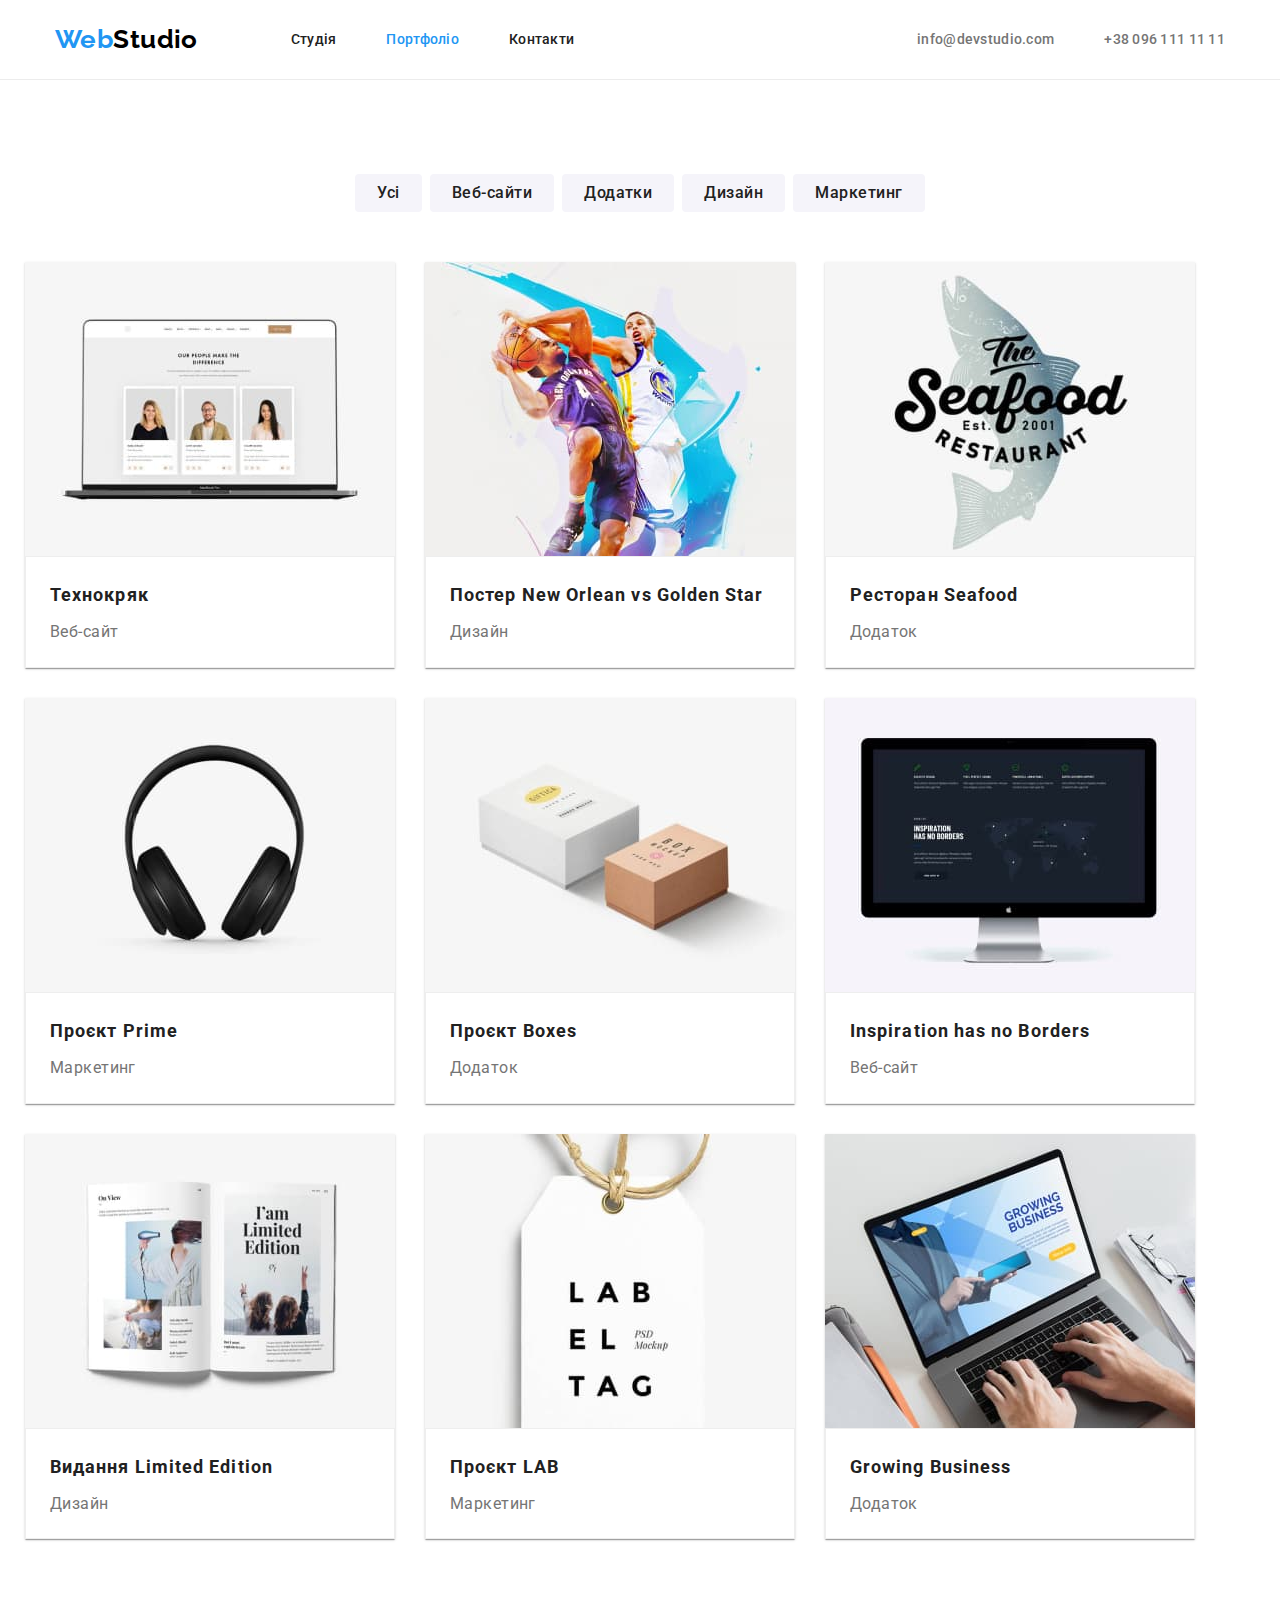
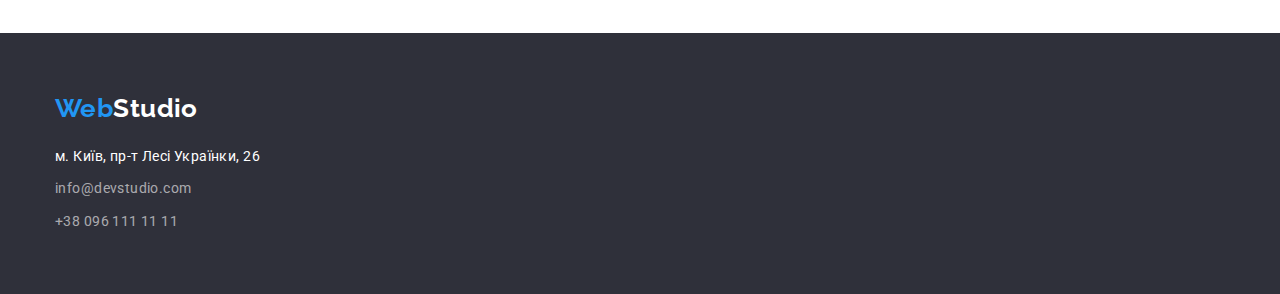
==== portfolio.html @ bb08783e "добавила дз4" ====
<!DOCTYPE html>
<html lang="en">
  <head>
    <meta charset="UTF-8" />
    <meta http-equiv="X-UA-Compatible" content="IE=edge" />
    <meta name="viewport" content="width=device-width, initial-scale=1.0" />
    <title>WebStudio</title>
    <link
      href="https://fonts.googleapis.com/css2?family=Raleway:wght@700&family=Roboto:wght@400;500;700;900&display=swap"
      rel="stylesheet"
    />
    <link
      rel="stylesheet"
      href="https://cdnjs.cloudflare.com/ajax/libs/modern-normalize/1.1.0/modern-normalize.min.css"
    />
    <link rel="stylesheet" href="./css/styles.css" />
  </head>
  <body>
    <header class="header-page">
      <div class="header-container container">
        <nav>
          <div class="nav-list">
            <a href="./index.html" class="header-logo logo"> <span class="logo-web">Web</span>Studio </a>
            <ul class="site list">
              <li class="header-item">
                <a class="link" href="./index.html">Студія</a>
              </li>
              <li class="header-item">
                <a class="link link current" href="./portfolio.html">Портфоліо</a>
              </li>
              <li class="header-item">
                <a class="link" href="./">Контакти</a></li>
            </ul>
          </div>
        </nav>
        <ul class="contacts list">
          <li class="header-item">
            <a href="mailto:info@devstudio.com" class="header-contacts link">info@devstudio.com</a>
          </li>
          <li class="header-item">
            <a href="tell:+380961111111" class="header-contacts link">+38 096 111 11 11</a>
          </li>
        </ul>
      </div>
    </header>
    <main>
      <section class="work section">
        <div class=" work-container container">
          <h1 class="visually-hidden">Наші роботи</h1>
          <ul class="filter list">
            <li class="filter-item"><button type="button" class="filter-button button">Усі</button></li>
            <li class="filter-item"><button type="button" class="filter-button button">Веб-сайти</button></li>
            <li class="filter-item"><button type="button" class="filter-button button">Додатки</button></li>
            <li class="filter-item"><button type="button" class="filter-button button">Дизайн</button></li>
            <li class="filter-item"><button type="button" class="filter-button button">Маркетинг</button></li>
          </ul>
          <ul class="work-list list">
            <li class="work-item">
              <a href="" class="work-link link">
                  <img src="./images/img1p2.jpg" alt="Веб-сайт Технокряк" width="370" height="294" />
                  <div class="card-content">
                    <h2 class="title">Технокряк</h2>
                    <p class="text">Веб-сайт</p>
                  </div>
                
              </a>
            </li>
            <li class="work-item">
              <a href="" class="link">
                  <img
                    src="./images/img2p2.jpg"
                    alt="Дизайн Постер New Orlean vs Golden Star"
                    width="370"
                    height="294"
                  />
                  <div class="card-content">
                    <h2 class="title">Постер New Orlean vs Golden Star</h2>
                    <p class="text">Дизайн</p>
                  </div>

              </a>
            </li>
            <li class="work-item">
              <a href="" class="link">
                <img
                  src="./images/img3p2.jpg"
                  alt="Додаток Ресторан Seafood"
                  width="370"
                  height="294"
                />
                <div class="card-content">
                  <h2 class="title">Ресторан Seafood</h2>
                  <p class="text">Додаток</p>
                </div>
                
              </a>
            </li>
            <li class="work-item">
              <a href="" class="link">
                <img
                  src="./images/img4p2.jpg"
                  alt="Маркетинг Проєкт Prime"
                  width="370"
                  height="294"
                />
                <div class="card-content">
                  <h2 class="title">Проєкт Prime</h2>
                  <p class="text">Маркетинг</p>
                </div>
                
              </a>
            </li>
            <li class="work-item">
              <a href="" class="link">
                <img
                  src="./images/img5p2.jpg"
                  alt="Додаток Проєкт Boxes"
                  width="370"
                  height="294"
                />
                <div class="card-content">
                  <h2 class="title">Проєкт Boxes</h2>
                  <p class="text">Додаток</p>
                </div>
                
              </a>
            </li>
            <li class="work-item">
              <a href="" class="link">
                  <img
                    src="./images/img6p2.jpg"
                    alt="Веб-сайт Inspiration has no Borders"
                    width="370"
                    height="294"
                />
                <div class="card-content">
                  <h2 class="title">Inspiration has no Borders</h2>
                  <p class="text">Веб-сайт</p>
                </div>
                
              </a>
            </li>
            <li class="work-item">
              <a href="" class="link">
                <img
                  src="./images/img7p2.jpg"
                  alt="Дизайн Видання Limited Edition"
                  width="370"
                  height="294"
                />
                <div class="card-content">        
                  <h2 class="title">Видання Limited Edition</h2>
                  <p class="text">Дизайн</p>
                </div>

              </a>
            </li>
            <li class="work-item">
              <a href="" class="link">
                <img
                  src="./images/img8p2.jpg"
                  alt="Маркетинг Проєкт LAB"
                  width="370"
                  height="294"
                />
                <div class="card-content">
                  <h2 class="title">Проєкт LAB</h2>
                  <p class="text">Маркетинг</p>
                </div>
                
              </a>
            </li>
            <li class="work-item">
              <a href="" class="link">
                <img
                  src="./images/img9p2.jpg"
                  alt="Додаток Growing Business"
                  width="370"
                  height="294"
                />
                <div class="card-content">
                  <h2 class="title">Growing Business</h2>
                  <p class="text">Додаток</p>
                </div>
              </a>
            </li>
          </ul>
        </div>
      </section>
    </main>
    <footer class="footer-page">
      <div class="container">
        <a href="./index.html" class="logo">
          <span class="logo-web">Web</span><span class="logo-footer">Studio</span>
        </a>
        <address class="footer-address">
          <ul class="contacts-footer list">
            <li  class="footer-item">
              <a class="link"
                href="https://goo.gl/maps/ZRvkavTw73zCxfT99"
                target="_blank"
                rel="noopener nofollow "
              >
                м. Київ, пр-т Лесі Українки, 26</a
              >
            </li>
            <li class="footer-item"><a href="mailto:info@devstudio.com" class="link">info@devstudio.com</a></li>
            <li class="footer-item"><a href="tel:+380961111111" class="link">+38 096 111 11 11</a></li>
          </ul>
        </address>
      </div>
    </footer>
  </body>
</html>
---- css/styles.css ----
:root {
  --primary-text-color: #212121;
  --title-text-color: #757575;
  --accent-color: #2196f3;
  --primary-white-color: #ffffff;
  --bgr-blue: #2f303a;
  --bgr-button: #f5f4fa;
  --card-shadow: 0px 2px 1px -1px rgba(0, 0, 0, 0.2), 0px 1px 1px 0px rgba(0, 0, 0, 0.14),
    0px 1px 3px 0px rgba(0, 0, 0, 0.12);
}
body {
  color: var(--primary-text-color);
  background-color: var(--primary-white-color);
  font-family: Roboto, sans-serif;
  letter-spacing: 0.03em;
  font-size: 14px;
}
h1,
h2,
h3,
h4,
h5,
h6,
p,
ul {
  margin: 0;
  padding: 0;
}
img {
  display: block;
  max-width: 100%;
  height: auto;
}
address {
  font-style: normal;
}
button {
  display: block;
  cursor: pointer;
  border-radius: 4px;
  border: none;
}
.section {
  padding-top: 94px;
  padding-bottom: 94px;
}
.container {
  width: 1200px;
  margin: 0 auto;
  padding: 0 15px;

  /* outline: 2px solid tomato; */
}
.list {
  list-style: none;
  padding-left: 0;
  margin: 0;
}
.link {
  text-decoration: none;
  color: inherit;
}

/* 
================================================
Page-header 
=================================================
*/
.header-page {
  border-bottom: 1px solid #ececec;
}
.header-container {
  display: flex;
  align-items: center;
}
.logo {
  font-family: Raleway;
  font-weight: 700;
  font-size: 26px;
  line-height: 1.2;
  color: #000000;
  text-decoration: none;
}
.logo-web {
  color: var(--accent-color);
}
.header-logo {
  margin-right: 93px;
  padding: 24px 0;
}
.nav-list {
  display: flex;
  align-items: center;
}
.site .link {
  color: var(--primary-text-color);
  font-weight: 500;
  letter-spacing: 0.02em;
  line-height: 1.14;
  /* text-decoration: none; */
  padding: 32px 0;
}
.site .link:hover,
.site .link:focus {
  color: var(--accent-color);
}
.site .current {
  color: var(--accent-color);
}
.site {
  display: flex;
  align-items: center;
}
.contacts .link {
  color: var(--title-text-color);
  letter-spacing: 0.02em;
  font-weight: 500;
  line-height: 1.14;
  padding: 32px 0;
}
.contacts .link:hover,
.contacts .link:focus {
  color: var(--accent-color);
}
.contacts {
  display: flex;
  margin-left: auto;
  align-items: center;
}

/* .mail-link::before {
  display: inline-block;
  content: '';
  width: 16px;
  height: 12px;
  margin-right: 10px;

}
.tell-link::before {
  display: inline-block;
  content: '';
  width: 10px;
  height: 16px;
  margin-right: 10px;
} */
.header-item:not(:last-child) {
  margin-right: 50px;
}
/* 
==========================================
Hero
============================================
 */
.hero {
  background-color: var(--bgr-blue);
  padding: 200px 0;

  max-width: 1600px;
  min-height: 600px;
  margin-left: auto;
  margin-right: auto;
  background-image: linear-gradient(rgba(47, 48, 58, 0.4), rgba(47, 48, 58, 0.4)),
    url('../images/bgr-Img.jpg');
  background-repeat: no-repeat;
  background-position: center;
  background-size: cover;
}
.hero-container {
  text-align: center;
}
.hero-title {
  color: var(--primary-white-color);
  font-weight: 900;
  font-size: 44px;
  line-height: 1.36;
  letter-spacing: 0.06em;
  text-align: center;
  text-transform: uppercase;

  width: 696px;
  margin: 0 auto;
  margin-bottom: 30px;

  /* outline: 2px solid blue; */
}
.hero .button {
  color: var(--primary-white-color);
  background-color: var(--accent-color);
  font-weight: 700;
  line-height: 1.87;
  letter-spacing: 0.06em;
  margin: 0 auto;
  padding: 10px 32px;
}
.hero .button:hover,
.hero .button:focus {
  color: var(--primary-white-color);
  background-color: #188ce8;
}
/* 
=============================================
Feature
=============================================
 */
.features {
  background-color: var(--primary-white-color);
}
.feature-list {
  list-style: none;
  display: flex;
  padding-left: 0;
}
.feature-list .title {
  font-weight: 700;
  font-size: 14px;
  line-height: 1.14;
  text-transform: uppercase;

  /* outline: 2px solid blue; */

  margin-bottom: 10px;
}
.feature-list .text {
  color: var(--title-text-color);
  line-height: 1.7;

  /* outline: 2px solid blue; */
}
.feature-item {
  flex-basis: calc((100% - 3 * 30px) / 4);
  margin-right: 30px;

}
.feature-item:nth-child(4) {
  margin-right: 0;
}
.feature-icon{
  width: 270px;
  display: flex;
  height: 120px;
  /* outline: 2px solid red; */
  justify-content: center;
  align-items: center;
  background: #F5F4FA;
  border-radius: 4px;
  margin-bottom: 30px;
}
.icon-antena{
  width: 70px;
  height: 70px;
}
.icon-clock {
  width: 70px;
  height: 70px;
}
.icon-diagram {
  width: 70px;
  height: 70px;
}
.icon-astronaut {
  width: 70px;
  height: 70px;
}
/* 
=====================================
 Specification
 ===================================
 */
.specification {
  padding-bottom: 94px;
}
.specification .section-title {
  font-weight: 700;
  font-size: 36px;
  line-height: 1.16;
  text-align: center;

  /* outline: 2px solid blue; */

  margin-bottom: 50px;
}
.specification-list {
  display: flex;
  padding-left: 0;
}
.specification-item:not(:last-child) {
  margin-right: 30px;
}
/*
==================================
 Team
===================================
 */
.team {
  background-color: var(--bgr-button);
}
/* .team {
  list-style: none;
} */
.team .section-title {
  font-weight: 700;
  font-size: 36px;
  line-height: 1.16;
  text-align: center;

  margin-bottom: 50px;
}
.team .title {
  font-weight: 500;
  font-size: 16px;
  line-height: 1.18;
  text-align: center;

  /* outline: 2px solid blue; */
}
.team .text {
  color: var(--title-text-color);
  font-size: 16px;
  line-height: 1.18;
  text-align: center;
  margin-top: 10px;

  /* outline: 2px solid blue; */
}
.team-list {
  display: flex;
  padding-left: 0;
}
.team-item {
  flex-basis: calc((100% - 3 * 30px) / 4);
  box-shadow: var(--card-shadow);
  background-color: var(--primary-white-color);
  border-radius: 0px 0px 4px 4px;
}
.team-item:not(:last-child) {
  margin-right: 30px;
}
.card-text {
  padding: 30px 0;
}
.card-list{
  display: flex;
  width: 207px;
  height: 44px;
  margin: auto;
  margin-top: 16px;
}
.card-link {
  display: inline-block;
  width: 44px;
  height: 44px;
  margin-right: 10px;
  border-radius: 50%;
  background-color: tomato;
}
.card-icon{
  width: 20px;
  height: 20px; 
}
/* 
==============================================
Clients
==============================================
*/
.clients .section-title{
font-weight: 700;
font-size: 36px;
line-height: 1.16;
text-align: center;
margin-bottom: 50px;
}
.clients-list {
  display: flex;
}
.client-item{
  width: 170px;
  height: 92px;
  border: 1px solid #AFB1B8;
  border-radius: 4px;
  padding: 16px 32px;
}
.client-item:not(:last-child){
  margin-right: 30px;
}
/* 
============================================
Footer
============================================
 */
.footer-page {
  background-color: var(--bgr-blue);
  padding: 60px 0;
}
.logo-footer {
  color: var(--primary-white-color);
}
.contacts-footer {
  line-height: 1.7;
  font-style: normal;

  padding-left: 0;
}
.footer-address {
  margin-top: 20px;
}
.contacts-footer {
  color: rgba(255, 255, 255, 0.6);
}
.footer-item:first-child {
  color: var(--primary-white-color);
}
.contacts-footer .link:hover,
.contacts-footer .link:focus {
  color: var(--accent-color);
}
.footer-item:not(:last-child) {
  margin-bottom: 9px;
}
.footer-container{
  display: flex;
}
.join-title{
font-weight: 700;
font-size: 14px;
line-height: 16px;
text-transform: uppercase;
color: var(--primary-white-color);
}
.join-list{
  display: flex;
  width: 206px;
  height: 44px;
  margin: auto;

}
.join-link{
  display: inline-block;
  width: 44px;
  height: 44px;
  border-radius: 50%;
  background-color: #188ce8;
}
.join-icon{

  width: 20px;
  height: 20px;
  fill: #fff;
}

/* .card-list{
  display: flex;
  width: 207px;
  height: 44px;
  margin: auto;
  margin-top: 16px;
}
.card-link {
  display: inline-block;
  width: 44px;
  height: 44px;
  margin-right: 10px;
  border-radius: 50%;
}
.card-icon{
  display: inline-block;
  width: 20px;
  height: 20px;
  padding: 12px;
} */
/*
=============================================
portfolio
==============================================
 */
/*
 ===========================================
  btn
 ==================================
  */
.filter {
  /* list-style: none; */

  display: flex;
  justify-content: center;
  margin-bottom: 50px;
  padding-left: 0;
}
.filter-item:not(:last-child) {
  margin-right: 8px;
}
.filter-button {
  border: none;
  padding: 6px 22px;
}
.button {
  color: var(--primary-text-color);
  background-color: var(--bgr-button);
  font-weight: 500;
  font-size: 16px;
  line-height: 1.6;
  letter-spacing: 0.03em;
  font-family: inherit;
}
.button:hover,
.button:focus {
  color: var(--primary-white-color);
  background-color: var(--accent-color);
}
/* 
=============================================
work
==========================================
 */
.work-list .title {
  color: var(--primary-text-color);
  font-weight: 700;
  letter-spacing: 0.06em;
  font-size: 18px;
  line-height: 2;

  /* outline: 2px solid blue; */

  margin-bottom: 4px;
}
.work-list .text {
  color: var(--title-text-color);
  font-size: 16px;
  line-height: 1.87;

  /* margin-bottom: 20px; */
  /* outline: 2px solid blue; */
}
.card-content {
  padding: 20px 24px;
  background: #ffffff;
  border: 1px solid #eeeeee;
}
.work-list {
  display: flex;
  flex-wrap: wrap;
  padding-left: 0;
  margin-left: -30px;
  margin-bottom: -30px;
}
.work-list > .work-item {
  flex-basis: calc(100% / 3 - 30px);
  margin-right: 30px;
  margin-bottom: 30px;
  box-shadow: var(--card-shadow);
}

.visually-hidden {
  position: absolute;
  width: 1px;
  height: 1px;
  margin: -1px;
  border: 0;
  padding: 0;

  white-space: nowrap;
  clip-path: inset(100%);
  clip: rect(0 0 0 0);
  overflow: hidden;
}

/* reset end */
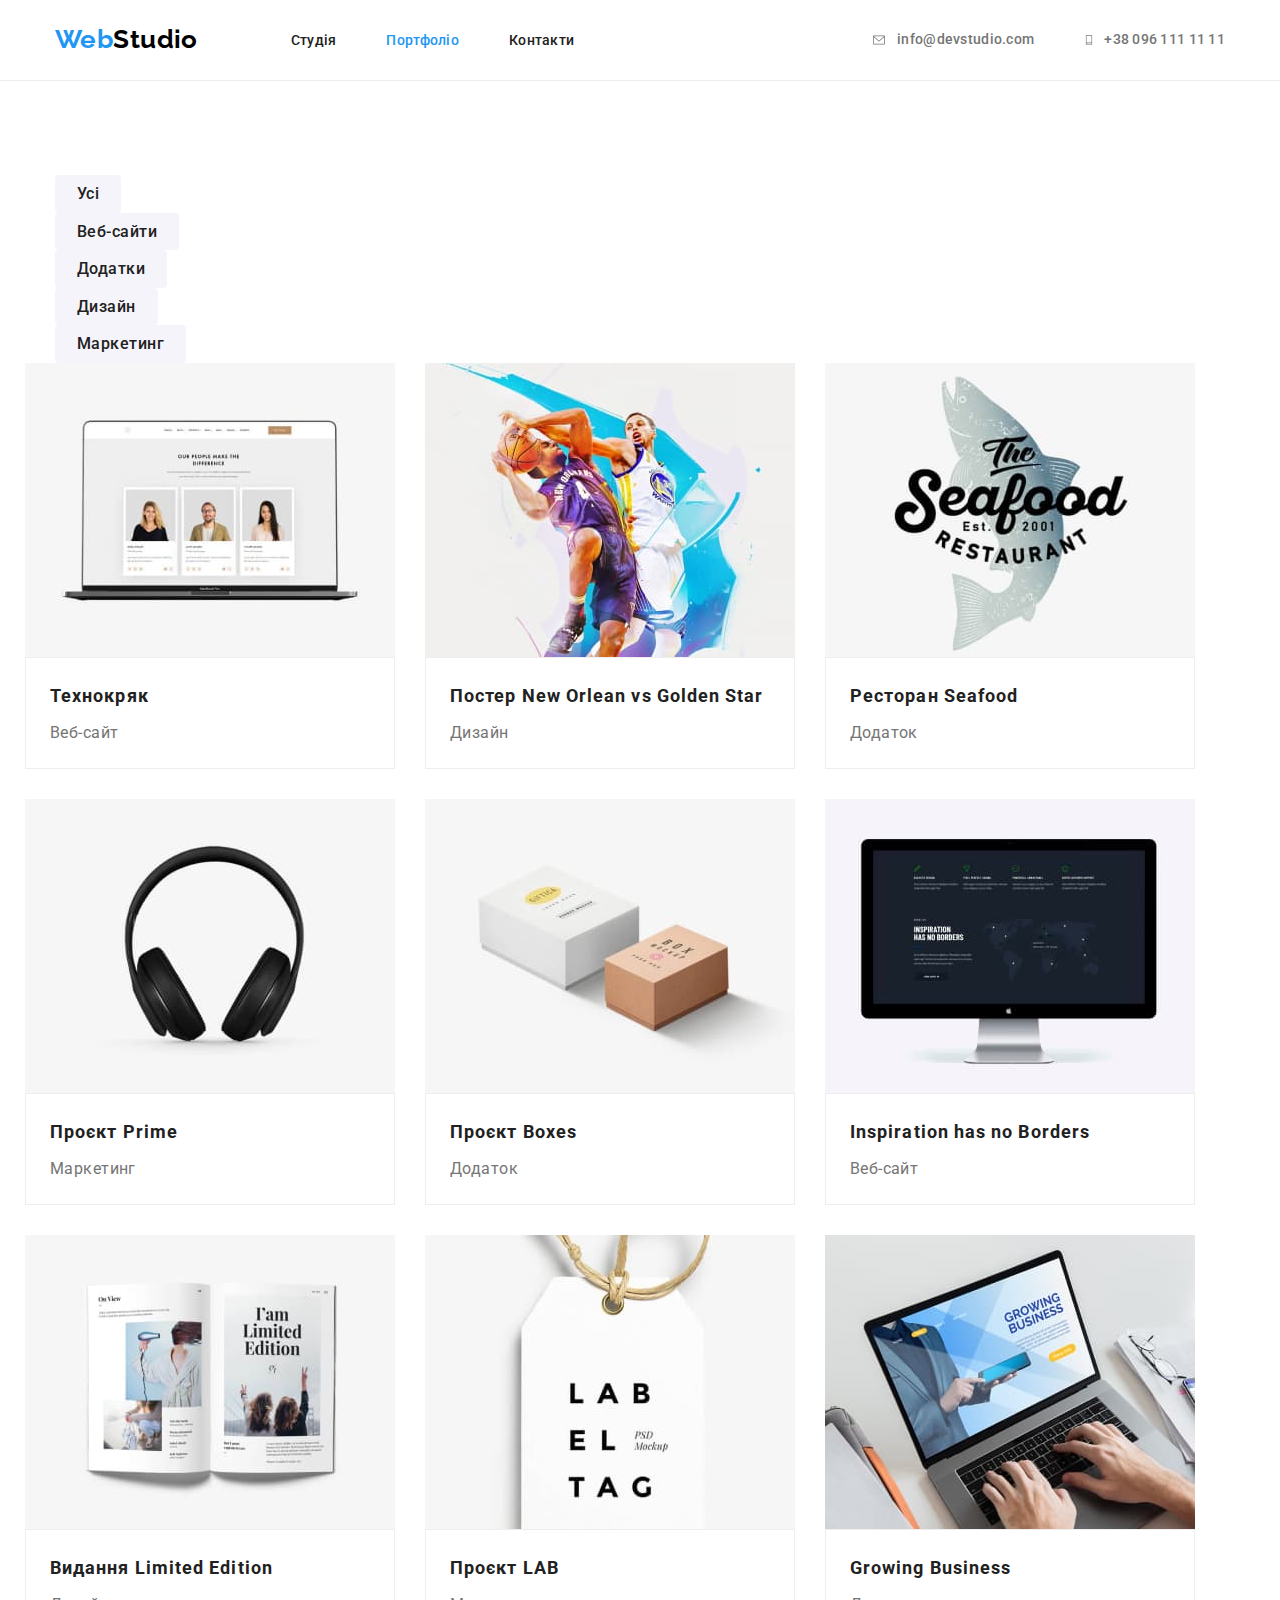
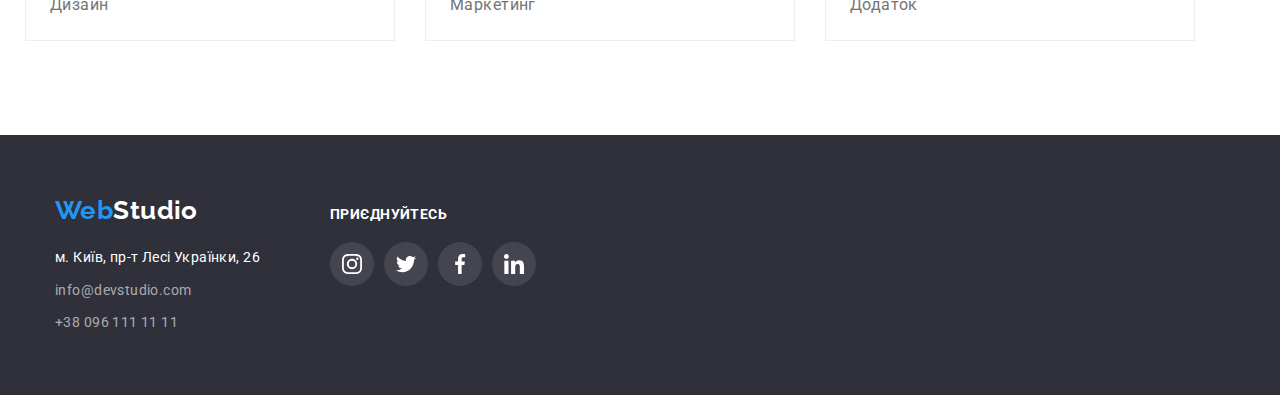
==== commit 95c34a65: "добавляє дз 4" ====
--- a/portfolio.html
+++ b/portfolio.html
@@ -1,214 +1,208 @@
 <!DOCTYPE html>
 <html lang="en">
-  <head>
-    <meta charset="UTF-8" />
-    <meta http-equiv="X-UA-Compatible" content="IE=edge" />
-    <meta name="viewport" content="width=device-width, initial-scale=1.0" />
-    <title>WebStudio</title>
-    <link
-      href="https://fonts.googleapis.com/css2?family=Raleway:wght@700&family=Roboto:wght@400;500;700;900&display=swap"
-      rel="stylesheet"
-    />
-    <link
-      rel="stylesheet"
-      href="https://cdnjs.cloudflare.com/ajax/libs/modern-normalize/1.1.0/modern-normalize.min.css"
-    />
-    <link rel="stylesheet" href="./css/styles.css" />
-  </head>
-  <body>
-    <header class="header-page">
-      <div class="header-container container">
-        <nav>
-          <div class="nav-list">
-            <a href="./index.html" class="header-logo logo"> <span class="logo-web">Web</span>Studio </a>
-            <ul class="site list">
-              <li class="header-item">
-                <a class="link" href="./index.html">Студія</a>
-              </li>
-              <li class="header-item">
-                <a class="link link current" href="./portfolio.html">Портфоліо</a>
-              </li>
-              <li class="header-item">
-                <a class="link" href="./">Контакти</a></li>
-            </ul>
-          </div>
-        </nav>
-        <ul class="contacts list">
+
+<head>
+  <meta charset="UTF-8" />
+  <meta http-equiv="X-UA-Compatible" content="IE=edge" />
+  <meta name="viewport" content="width=device-width, initial-scale=1.0" />
+  <title>WebStudio</title>
+  <link href="https://fonts.googleapis.com/css2?family=Raleway:wght@700&family=Roboto:wght@400;500;700;900&display=swap"
+    rel="stylesheet" />
+  <link rel="stylesheet"
+    href="https://cdnjs.cloudflare.com/ajax/libs/modern-normalize/1.1.0/modern-normalize.min.css" />
+  <link rel="stylesheet" href="./css/styles.css" />
+</head>
+
+<body>
+  <header class="header-page">
+    <div class="header-container container">
+      <nav class="nav-list">
+        <a href="./index.html" class="header-logo logo">
+          <span class="logo-web">Web</span>Studio
+        </a>
+        <ul class="site list">
           <li class="header-item">
-            <a href="mailto:info@devstudio.com" class="header-contacts link">info@devstudio.com</a>
+            <a class="link" href="./index.html">Студія</a>
           </li>
           <li class="header-item">
-            <a href="tell:+380961111111" class="header-contacts link">+38 096 111 11 11</a>
+            <a class="link link current" href="./portfolio.html">Портфоліо</a>
+          </li>
+          <li class="header-item">
+            <a class="link" href="./">Контакти</a>
+          </li>
+        </ul>
+      </nav>
+      <ul class="contacts list">
+        <li class="header-item">
+          <a class="contact-link link" href="mailto:info@devstudio.com">
+            <svg class="icons-contact" width="16" height="12">
+              <use href="./images/icons.svg#envelope"></use>
+            </svg>
+            info@devstudio.com</a>
+        </li>
+        <li class="header-item">
+          <a class="contact-link link" href="tell:+380961111111">
+            <svg class="icons-contact" width="10" height="16">
+              <use href="./images/icons.svg#smartphone"></use>
+            </svg>
+            +38 096 111 11 11</a>
+        </li>
+      </ul>
+    </div>
+  </header>
+  <main>
+    <section class="work section">
+      <div class=" work-container container">
+        <h1 class="visually-hidden">Наші роботи</h1>
+        <ul class="filter list">
+          <li class="filter-item"><button type="button" class="filter-button button">Усі</button></li>
+          <li class="filter-item"><button type="button" class="filter-button button">Веб-сайти</button></li>
+          <li class="filter-item"><button type="button" class="filter-button button">Додатки</button></li>
+          <li class="filter-item"><button type="button" class="filter-button button">Дизайн</button></li>
+          <li class="filter-item"><button type="button" class="filter-button button">Маркетинг</button></li>
+        </ul>
+        <ul class="work-list list">
+          <li class="work-item">
+            <a href="" class="work-link link">
+              <img src="./images/img1p2.jpg" alt="Веб-сайт Технокряк" width="370" height="294" />
+              <div class="card-content">
+                <h2 class="title">Технокряк</h2>
+                <p class="text">Веб-сайт</p>
+              </div>
+
+            </a>
+          </li>
+          <li class="work-item">
+            <a href="" class="link">
+              <img src="./images/img2p2.jpg" alt="Дизайн Постер New Orlean vs Golden Star" width="370" height="294" />
+              <div class="card-content">
+                <h2 class="title">Постер New Orlean vs Golden Star</h2>
+                <p class="text">Дизайн</p>
+              </div>
+
+            </a>
+          </li>
+          <li class="work-item">
+            <a href="" class="link">
+              <img src="./images/img3p2.jpg" alt="Додаток Ресторан Seafood" width="370" height="294" />
+              <div class="card-content">
+                <h2 class="title">Ресторан Seafood</h2>
+                <p class="text">Додаток</p>
+              </div>
+
+            </a>
+          </li>
+          <li class="work-item">
+            <a href="" class="link">
+              <img src="./images/img4p2.jpg" alt="Маркетинг Проєкт Prime" width="370" height="294" />
+              <div class="card-content">
+                <h2 class="title">Проєкт Prime</h2>
+                <p class="text">Маркетинг</p>
+              </div>
+
+            </a>
+          </li>
+          <li class="work-item">
+            <a href="" class="link">
+              <img src="./images/img5p2.jpg" alt="Додаток Проєкт Boxes" width="370" height="294" />
+              <div class="card-content">
+                <h2 class="title">Проєкт Boxes</h2>
+                <p class="text">Додаток</p>
+              </div>
+
+            </a>
+          </li>
+          <li class="work-item">
+            <a href="" class="link">
+              <img src="./images/img6p2.jpg" alt="Веб-сайт Inspiration has no Borders" width="370" height="294" />
+              <div class="card-content">
+                <h2 class="title">Inspiration has no Borders</h2>
+                <p class="text">Веб-сайт</p>
+              </div>
+
+            </a>
+          </li>
+          <li class="work-item">
+            <a href="" class="link">
+              <img src="./images/img7p2.jpg" alt="Дизайн Видання Limited Edition" width="370" height="294" />
+              <div class="card-content">
+                <h2 class="title">Видання Limited Edition</h2>
+                <p class="text">Дизайн</p>
+              </div>
+
+            </a>
+          </li>
+          <li class="work-item">
+            <a href="" class="link">
+              <img src="./images/img8p2.jpg" alt="Маркетинг Проєкт LAB" width="370" height="294" />
+              <div class="card-content">
+                <h2 class="title">Проєкт LAB</h2>
+                <p class="text">Маркетинг</p>
+              </div>
+
+            </a>
+          </li>
+          <li class="work-item">
+            <a href="" class="link">
+              <img src="./images/img9p2.jpg" alt="Додаток Growing Business" width="370" height="294" />
+              <div class="card-content">
+                <h2 class="title">Growing Business</h2>
+                <p class="text">Додаток</p>
+              </div>
+            </a>
           </li>
         </ul>
       </div>
-    </header>
-    <main>
-      <section class="work section">
-        <div class=" work-container container">
-          <h1 class="visually-hidden">Наші роботи</h1>
-          <ul class="filter list">
-            <li class="filter-item"><button type="button" class="filter-button button">Усі</button></li>
-            <li class="filter-item"><button type="button" class="filter-button button">Веб-сайти</button></li>
-            <li class="filter-item"><button type="button" class="filter-button button">Додатки</button></li>
-            <li class="filter-item"><button type="button" class="filter-button button">Дизайн</button></li>
-            <li class="filter-item"><button type="button" class="filter-button button">Маркетинг</button></li>
-          </ul>
-          <ul class="work-list list">
-            <li class="work-item">
-              <a href="" class="work-link link">
-                  <img src="./images/img1p2.jpg" alt="Веб-сайт Технокряк" width="370" height="294" />
-                  <div class="card-content">
-                    <h2 class="title">Технокряк</h2>
-                    <p class="text">Веб-сайт</p>
-                  </div>
-                
-              </a>
-            </li>
-            <li class="work-item">
-              <a href="" class="link">
-                  <img
-                    src="./images/img2p2.jpg"
-                    alt="Дизайн Постер New Orlean vs Golden Star"
-                    width="370"
-                    height="294"
-                  />
-                  <div class="card-content">
-                    <h2 class="title">Постер New Orlean vs Golden Star</h2>
-                    <p class="text">Дизайн</p>
-                  </div>
-
-              </a>
-            </li>
-            <li class="work-item">
-              <a href="" class="link">
-                <img
-                  src="./images/img3p2.jpg"
-                  alt="Додаток Ресторан Seafood"
-                  width="370"
-                  height="294"
-                />
-                <div class="card-content">
-                  <h2 class="title">Ресторан Seafood</h2>
-                  <p class="text">Додаток</p>
-                </div>
-                
-              </a>
-            </li>
-            <li class="work-item">
-              <a href="" class="link">
-                <img
-                  src="./images/img4p2.jpg"
-                  alt="Маркетинг Проєкт Prime"
-                  width="370"
-                  height="294"
-                />
-                <div class="card-content">
-                  <h2 class="title">Проєкт Prime</h2>
-                  <p class="text">Маркетинг</p>
-                </div>
-                
-              </a>
-            </li>
-            <li class="work-item">
-              <a href="" class="link">
-                <img
-                  src="./images/img5p2.jpg"
-                  alt="Додаток Проєкт Boxes"
-                  width="370"
-                  height="294"
-                />
-                <div class="card-content">
-                  <h2 class="title">Проєкт Boxes</h2>
-                  <p class="text">Додаток</p>
-                </div>
-                
-              </a>
-            </li>
-            <li class="work-item">
-              <a href="" class="link">
-                  <img
-                    src="./images/img6p2.jpg"
-                    alt="Веб-сайт Inspiration has no Borders"
-                    width="370"
-                    height="294"
-                />
-                <div class="card-content">
-                  <h2 class="title">Inspiration has no Borders</h2>
-                  <p class="text">Веб-сайт</p>
-                </div>
-                
-              </a>
-            </li>
-            <li class="work-item">
-              <a href="" class="link">
-                <img
-                  src="./images/img7p2.jpg"
-                  alt="Дизайн Видання Limited Edition"
-                  width="370"
-                  height="294"
-                />
-                <div class="card-content">        
-                  <h2 class="title">Видання Limited Edition</h2>
-                  <p class="text">Дизайн</p>
-                </div>
-
-              </a>
-            </li>
-            <li class="work-item">
-              <a href="" class="link">
-                <img
-                  src="./images/img8p2.jpg"
-                  alt="Маркетинг Проєкт LAB"
-                  width="370"
-                  height="294"
-                />
-                <div class="card-content">
-                  <h2 class="title">Проєкт LAB</h2>
-                  <p class="text">Маркетинг</p>
-                </div>
-                
-              </a>
-            </li>
-            <li class="work-item">
-              <a href="" class="link">
-                <img
-                  src="./images/img9p2.jpg"
-                  alt="Додаток Growing Business"
-                  width="370"
-                  height="294"
-                />
-                <div class="card-content">
-                  <h2 class="title">Growing Business</h2>
-                  <p class="text">Додаток</p>
-                </div>
-              </a>
-            </li>
-          </ul>
-        </div>
-      </section>
-    </main>
-    <footer class="footer-page">
-      <div class="container">
-        <a href="./index.html" class="logo">
+    </section>
+  </main>
+  <footer class="footer-page">
+    <div class="footer-container container">
+      <div class="contacts-container">
+        <a href="./index.html" class="footer-logo logo">
           <span class="logo-web">Web</span><span class="logo-footer">Studio</span>
         </a>
         <address class="footer-address">
           <ul class="contacts-footer list">
-            <li  class="footer-item">
-              <a class="link"
-                href="https://goo.gl/maps/ZRvkavTw73zCxfT99"
-                target="_blank"
-                rel="noopener nofollow "
-              >
-                м. Київ, пр-т Лесі Українки, 26</a
-              >
+            <li class="footer-item">
+              <a class="link" href="https://goo.gl/maps/ZRvkavTw73zCxfT99" target="_blank" rel="noopener nofollow ">
+                м. Київ, пр-т Лесі Українки, 26</a>
             </li>
-            <li class="footer-item"><a href="mailto:info@devstudio.com" class="link">info@devstudio.com</a></li>
-            <li class="footer-item"><a href="tel:+380961111111" class="link">+38 096 111 11 11</a></li>
+            <li class="footer-item">
+              <a href="mailto:info@devstudio.com" class="link">info@devstudio.com</a>
+            </li>
+            <li class="footer-item">
+              <a href="tel:+380961111111" class="link">+38 096 111 11 11</a>
+            </li>
           </ul>
         </address>
       </div>
-    </footer>
-  </body>
-</html>
+      <div class="join">
+        <p class="join-title">Приєднуйтесь</p>
+        <ul class="join-list list">
+          <li><a class="join-link link" href="https://instagram.com" target="_blank" rell="nofollow noopener noreferrer"
+              aria-label="Instagram icon">
+              <svg class="join-icon" width="20" height="20">
+                <use href="./images/icons.svg#instagram"></use>
+              </svg></a></li>
+          <li><a class="join-link link" href="https://twitter.com" target="_blank" rell="nofollow noopener noreferrer"
+              aria-label="Twitter icon">
+              <svg class="join-icon" width="20" height="20">
+                <use href="./images/icons.svg#twitter"></use>
+              </svg></a></li>
+          <li><a class="join-link link" href="https://facebook.com" target="_blank" rell="nofollow noopener noreferrer"
+              aria-label="Facebook icon">
+              <svg class="join-icon" width="20" height="20">
+                <use href="./images/icons.svg#facebook"></use>
+              </svg></a></li>
+          <li><a class="join-link link" href="https://linkedin.com" target="_blank" rell="nofollow noopener noreferrer"
+              aria-label="Linkedin icon">
+              <svg class="join-icon" width="20" height="20">
+                <use href="./images/icons.svg#linkedin"></use>
+              </svg></a></li>
+        </ul>
+      </div>
+    </div>
+  </footer>
+</body>
+
+</html>--- a/css/styles.css
+++ b/css/styles.css
@@ -7,6 +7,7 @@
   --bgr-button: #f5f4fa;
   --card-shadow: 0px 2px 1px -1px rgba(0, 0, 0, 0.2), 0px 1px 1px 0px rgba(0, 0, 0, 0.14),
     0px 1px 3px 0px rgba(0, 0, 0, 0.12);
+  --primary-gray-color:#AFB1B8;
 }
 body {
   color: var(--primary-text-color);
@@ -97,7 +98,6 @@
   font-weight: 500;
   letter-spacing: 0.02em;
   line-height: 1.14;
-  /* text-decoration: none; */
   padding: 32px 0;
 }
 .site .link:hover,
@@ -127,22 +127,14 @@
   margin-left: auto;
   align-items: center;
 }
-
-/* .mail-link::before {
-  display: inline-block;
-  content: '';
-  width: 16px;
-  height: 12px;
+.contact-link{
+  display: flex;
+  align-items: center;
+}
+.icons-contact{
+ fill: currentColor;
   margin-right: 10px;
-
-}
-.tell-link::before {
-  display: inline-block;
-  content: '';
-  width: 10px;
-  height: 16px;
-  margin-right: 10px;
-} */
+}
 .header-item:not(:last-child) {
   margin-right: 50px;
 }
@@ -216,15 +208,11 @@
   line-height: 1.14;
   text-transform: uppercase;
 
-  /* outline: 2px solid blue; */
-
   margin-bottom: 10px;
 }
 .feature-list .text {
   color: var(--title-text-color);
   line-height: 1.7;
-
-  /* outline: 2px solid blue; */
 }
 .feature-item {
   flex-basis: calc((100% - 3 * 30px) / 4);
@@ -238,28 +226,11 @@
   width: 270px;
   display: flex;
   height: 120px;
-  /* outline: 2px solid red; */
   justify-content: center;
   align-items: center;
-  background: #F5F4FA;
+  background: var(--bgr-button);
   border-radius: 4px;
   margin-bottom: 30px;
-}
-.icon-antena{
-  width: 70px;
-  height: 70px;
-}
-.icon-clock {
-  width: 70px;
-  height: 70px;
-}
-.icon-diagram {
-  width: 70px;
-  height: 70px;
-}
-.icon-astronaut {
-  width: 70px;
-  height: 70px;
 }
 /* 
 =====================================
@@ -275,8 +246,6 @@
   line-height: 1.16;
   text-align: center;
 
-  /* outline: 2px solid blue; */
-
   margin-bottom: 50px;
 }
 .specification-list {
@@ -294,9 +263,6 @@
 .team {
   background-color: var(--bgr-button);
 }
-/* .team {
-  list-style: none;
-} */
 .team .section-title {
   font-weight: 700;
   font-size: 36px;
@@ -310,8 +276,6 @@
   font-size: 16px;
   line-height: 1.18;
   text-align: center;
-
-  /* outline: 2px solid blue; */
 }
 .team .text {
   color: var(--title-text-color);
@@ -319,8 +283,6 @@
   line-height: 1.18;
   text-align: center;
   margin-top: 10px;
-
-  /* outline: 2px solid blue; */
 }
 .team-list {
   display: flex;
@@ -345,17 +307,29 @@
   margin: auto;
   margin-top: 16px;
 }
+.card-item{
+  display: flex;
+  justify-content: center;
+  margin-right: 10px;
+}
 .card-link {
-  display: inline-block;
+  display: flex;
+  align-items: center;
+  justify-content: center;
   width: 44px;
   height: 44px;
-  margin-right: 10px;
+  background-color:var(--primary-white-color);
   border-radius: 50%;
-  background-color: tomato;
+  color:  var(--primary-gray-color);
+}
+.card-link:hover,
+.card-link:focus{
+  border-radius: 50%;
+  background-color: var(--accent-color);
+  color: var(--primary-white-color);
 }
 .card-icon{
-  width: 20px;
-  height: 20px; 
+fill: currentColor;
 }
 /* 
 ==============================================
@@ -371,16 +345,29 @@
 }
 .clients-list {
   display: flex;
-}
-.client-item{
+  justify-content: center;
+  align-items: center;
+  gap: 30px;
+}
+.client-link{
+  display: flex;
+  align-items: center;
+  justify-content: center;
   width: 170px;
   height: 92px;
-  border: 1px solid #AFB1B8;
+  color: var(--primary-gray-color);
+  border: 1px solid var(--primary-gray-color);
   border-radius: 4px;
   padding: 16px 32px;
 }
-.client-item:not(:last-child){
-  margin-right: 30px;
+.client-link:hover,
+.client-link:focus{
+  color: var(--accent-color);
+  border: 1px solid var(--accent-color);
+
+}
+.client-icons{
+  fill: currentColor;
 }
 /* 
 ============================================
@@ -418,6 +405,10 @@
 }
 .footer-container{
   display: flex;
+  align-items: baseline;
+}
+.contacts-container{
+  margin-right: 70px;
 }
 .join-title{
 font-weight: 700;
@@ -425,6 +416,7 @@
 line-height: 16px;
 text-transform: uppercase;
 color: var(--primary-white-color);
+margin-bottom: 20px;
 }
 .join-list{
   display: flex;
@@ -437,37 +429,21 @@
   display: inline-block;
   width: 44px;
   height: 44px;
-  border-radius: 50%;
-  background-color: #188ce8;
-}
-.join-icon{
-
-  width: 20px;
-  height: 20px;
-  fill: #fff;
-}
-
-/* .card-list{
-  display: flex;
-  width: 207px;
-  height: 44px;
-  margin: auto;
-  margin-top: 16px;
-}
-.card-link {
-  display: inline-block;
-  width: 44px;
-  height: 44px;
+  padding: 12px;
   margin-right: 10px;
   border-radius: 50%;
-}
-.card-icon{
-  display: inline-block;
-  width: 20px;
-  height: 20px;
-  padding: 12px;
-} */
-/*
+  background-color: rgba(255, 255, 255, 0.1);;
+}
+.join-link:not(:last-child){
+  margin-right: 10px;
+}
+.join-icon{
+  fill: var(--primary-white-color);
+}
+.join-link:hover,
+.join-link:focus{
+  background-color: var(--accent-color);
+}
 =============================================
 portfolio
 ==============================================
@@ -478,8 +454,6 @@
  ==================================
   */
 .filter {
-  /* list-style: none; */
-
   display: flex;
   justify-content: center;
   margin-bottom: 50px;
@@ -505,6 +479,7 @@
 .button:focus {
   color: var(--primary-white-color);
   background-color: var(--accent-color);
+  box-shadow: var(--card-shadow);
 }
 /* 
 =============================================
@@ -517,22 +492,16 @@
   letter-spacing: 0.06em;
   font-size: 18px;
   line-height: 2;
-
-  /* outline: 2px solid blue; */
-
   margin-bottom: 4px;
 }
 .work-list .text {
   color: var(--title-text-color);
   font-size: 16px;
   line-height: 1.87;
-
-  /* margin-bottom: 20px; */
-  /* outline: 2px solid blue; */
 }
 .card-content {
   padding: 20px 24px;
-  background: #ffffff;
+  background: var(--primary-white-color);
   border: 1px solid #eeeeee;
 }
 .work-list {
@@ -546,9 +515,11 @@
   flex-basis: calc(100% / 3 - 30px);
   margin-right: 30px;
   margin-bottom: 30px;
+}
+.work-item:hover,
+.work-item:focus{
   box-shadow: var(--card-shadow);
 }
-
 .visually-hidden {
   position: absolute;
   width: 1px;
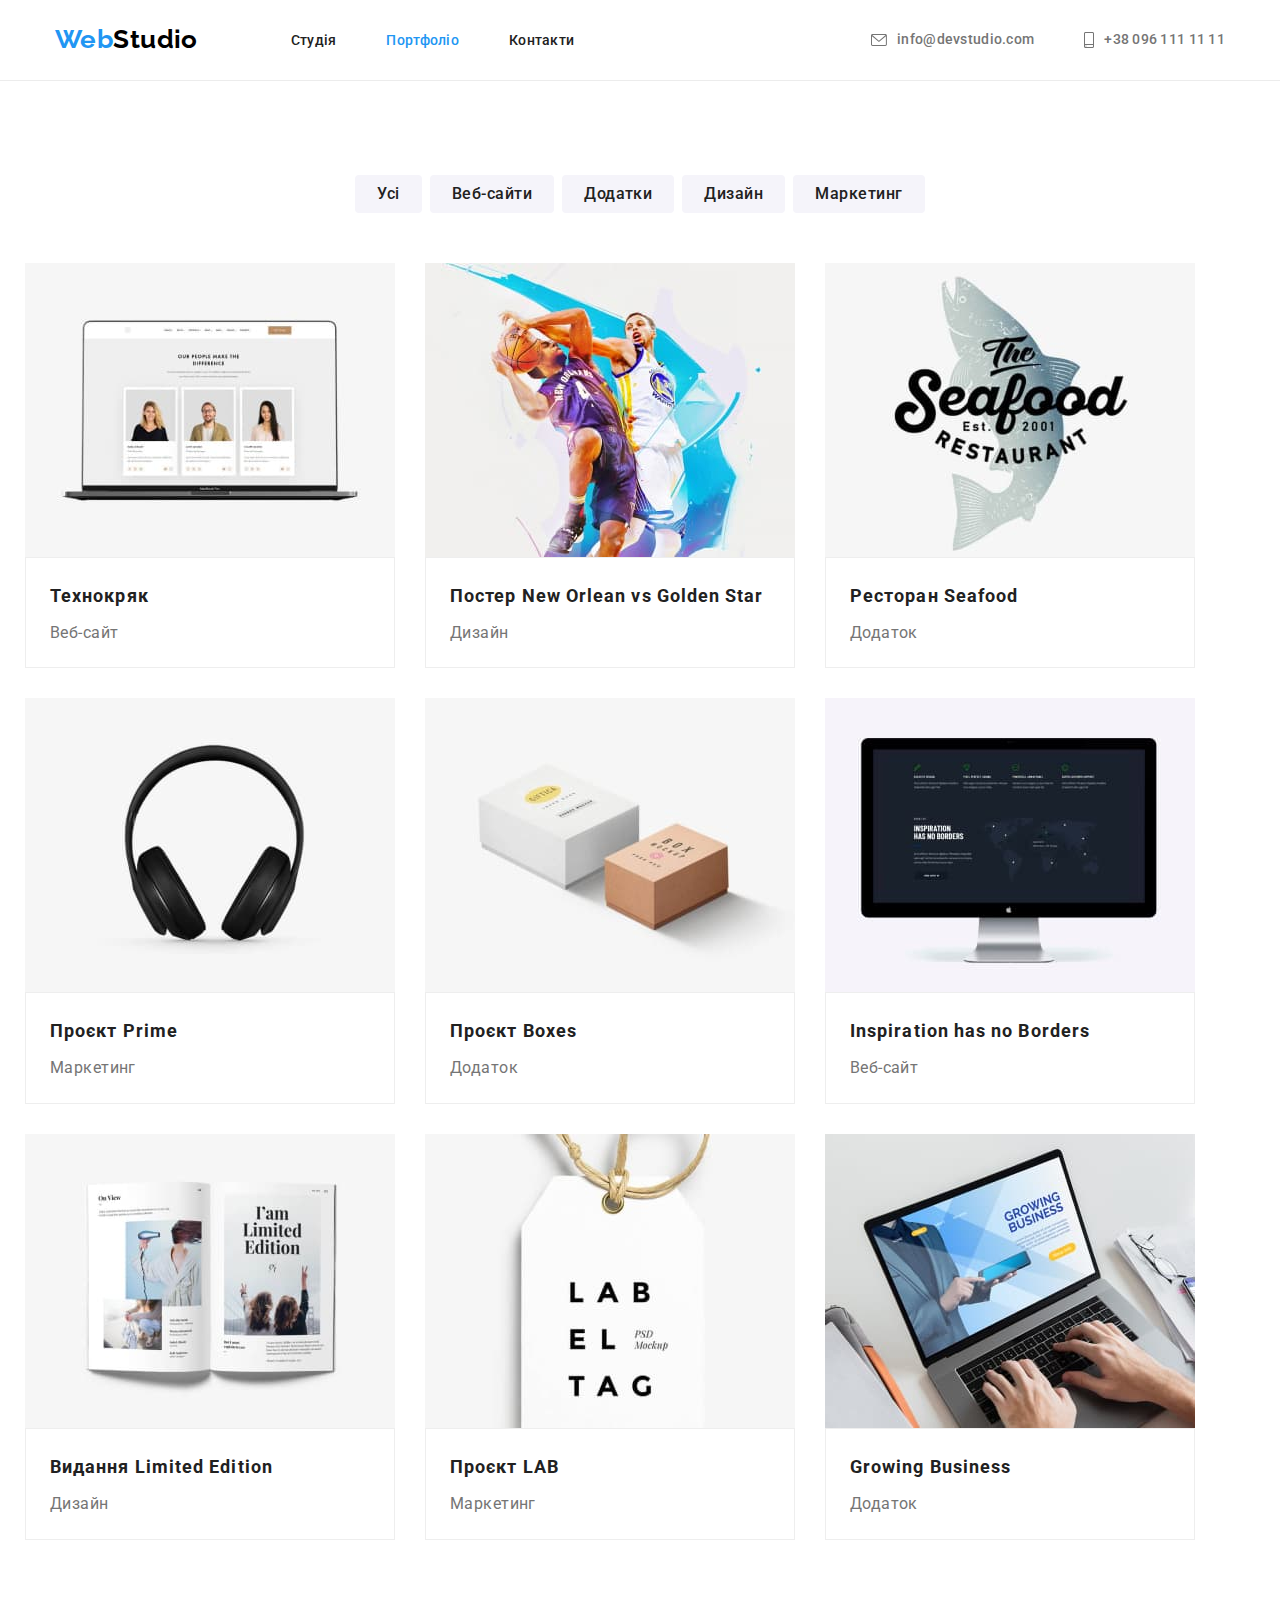
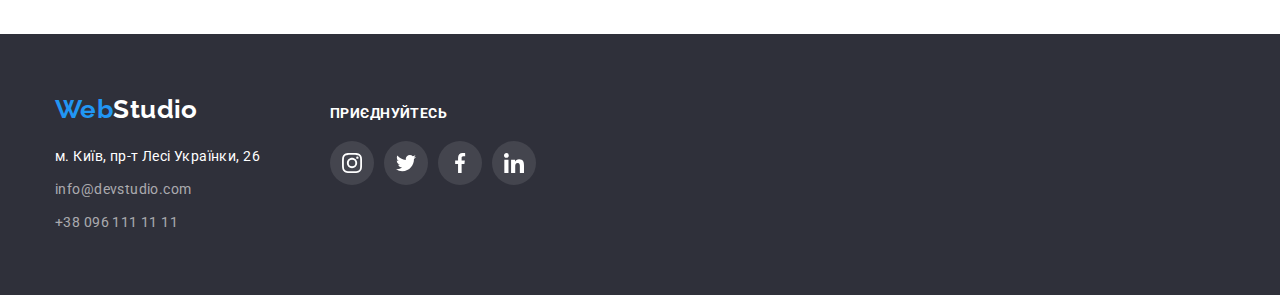
==== commit bcb7707f: "добавляє дз 4 (без помилок)" ====
--- a/portfolio.html
+++ b/portfolio.html
@@ -73,7 +73,7 @@
             </a>
           </li>
           <li class="work-item">
-            <a href="" class="link">
+            <a href="" class="work-link link">
               <img src="./images/img2p2.jpg" alt="Дизайн Постер New Orlean vs Golden Star" width="370" height="294" />
               <div class="card-content">
                 <h2 class="title">Постер New Orlean vs Golden Star</h2>
@@ -83,7 +83,7 @@
             </a>
           </li>
           <li class="work-item">
-            <a href="" class="link">
+            <a href="" class="work-link link">
               <img src="./images/img3p2.jpg" alt="Додаток Ресторан Seafood" width="370" height="294" />
               <div class="card-content">
                 <h2 class="title">Ресторан Seafood</h2>
@@ -93,7 +93,7 @@
             </a>
           </li>
           <li class="work-item">
-            <a href="" class="link">
+            <a href="" class="work-link link">
               <img src="./images/img4p2.jpg" alt="Маркетинг Проєкт Prime" width="370" height="294" />
               <div class="card-content">
                 <h2 class="title">Проєкт Prime</h2>
@@ -103,7 +103,7 @@
             </a>
           </li>
           <li class="work-item">
-            <a href="" class="link">
+            <a href="" class="work-link link">
               <img src="./images/img5p2.jpg" alt="Додаток Проєкт Boxes" width="370" height="294" />
               <div class="card-content">
                 <h2 class="title">Проєкт Boxes</h2>
@@ -113,7 +113,7 @@
             </a>
           </li>
           <li class="work-item">
-            <a href="" class="link">
+            <a href="" class="work-link link">
               <img src="./images/img6p2.jpg" alt="Веб-сайт Inspiration has no Borders" width="370" height="294" />
               <div class="card-content">
                 <h2 class="title">Inspiration has no Borders</h2>
@@ -123,7 +123,7 @@
             </a>
           </li>
           <li class="work-item">
-            <a href="" class="link">
+            <a href="" class="work-link link">
               <img src="./images/img7p2.jpg" alt="Дизайн Видання Limited Edition" width="370" height="294" />
               <div class="card-content">
                 <h2 class="title">Видання Limited Edition</h2>
@@ -133,7 +133,7 @@
             </a>
           </li>
           <li class="work-item">
-            <a href="" class="link">
+            <a href="" class="work-link link">
               <img src="./images/img8p2.jpg" alt="Маркетинг Проєкт LAB" width="370" height="294" />
               <div class="card-content">
                 <h2 class="title">Проєкт LAB</h2>
@@ -143,7 +143,7 @@
             </a>
           </li>
           <li class="work-item">
-            <a href="" class="link">
+            <a href="" class="work-link link">
               <img src="./images/img9p2.jpg" alt="Додаток Growing Business" width="370" height="294" />
               <div class="card-content">
                 <h2 class="title">Growing Business</h2>
--- a/css/styles.css
+++ b/css/styles.css
@@ -5,8 +5,7 @@
   --primary-white-color: #ffffff;
   --bgr-blue: #2f303a;
   --bgr-button: #f5f4fa;
-  --card-shadow: 0px 2px 1px -1px rgba(0, 0, 0, 0.2), 0px 1px 1px 0px rgba(0, 0, 0, 0.14),
-    0px 1px 3px 0px rgba(0, 0, 0, 0.12);
+  --card-shadow: 0px 1px 1px rgba(0, 0, 0, 0.12), 0px 4px 4px rgba(0, 0, 0, 0.06), 1px 4px 6px rgba(0, 0, 0, 0.16);
   --primary-gray-color:#AFB1B8;
 }
 body {
@@ -148,7 +147,7 @@
   padding: 200px 0;
 
   max-width: 1600px;
-  min-height: 600px;
+  height: 600px;
   margin-left: auto;
   margin-right: auto;
   background-image: linear-gradient(rgba(47, 48, 58, 0.4), rgba(47, 48, 58, 0.4)),
@@ -302,14 +301,10 @@
 }
 .card-list{
   display: flex;
-  width: 207px;
-  height: 44px;
-  margin: auto;
+  justify-content: center;
   margin-top: 16px;
 }
 .card-item{
-  display: flex;
-  justify-content: center;
   margin-right: 10px;
 }
 .card-link {
@@ -324,7 +319,6 @@
 }
 .card-link:hover,
 .card-link:focus{
-  border-radius: 50%;
   background-color: var(--accent-color);
   color: var(--primary-white-color);
 }
@@ -358,7 +352,6 @@
   color: var(--primary-gray-color);
   border: 1px solid var(--primary-gray-color);
   border-radius: 4px;
-  padding: 16px 32px;
 }
 .client-link:hover,
 .client-link:focus{
@@ -420,9 +413,6 @@
 }
 .join-list{
   display: flex;
-  width: 206px;
-  height: 44px;
-  margin: auto;
 
 }
 .join-link{
@@ -444,6 +434,7 @@
 .join-link:focus{
   background-color: var(--accent-color);
 }
+/*
 =============================================
 portfolio
 ==============================================
@@ -453,6 +444,7 @@
   btn
  ==================================
   */
+
 .filter {
   display: flex;
   justify-content: center;
@@ -516,8 +508,11 @@
   margin-right: 30px;
   margin-bottom: 30px;
 }
-.work-item:hover,
-.work-item:focus{
+.work-link {
+  display: block;
+}
+.work-link:hover,
+.work-link:focus{
   box-shadow: var(--card-shadow);
 }
 .visually-hidden {
